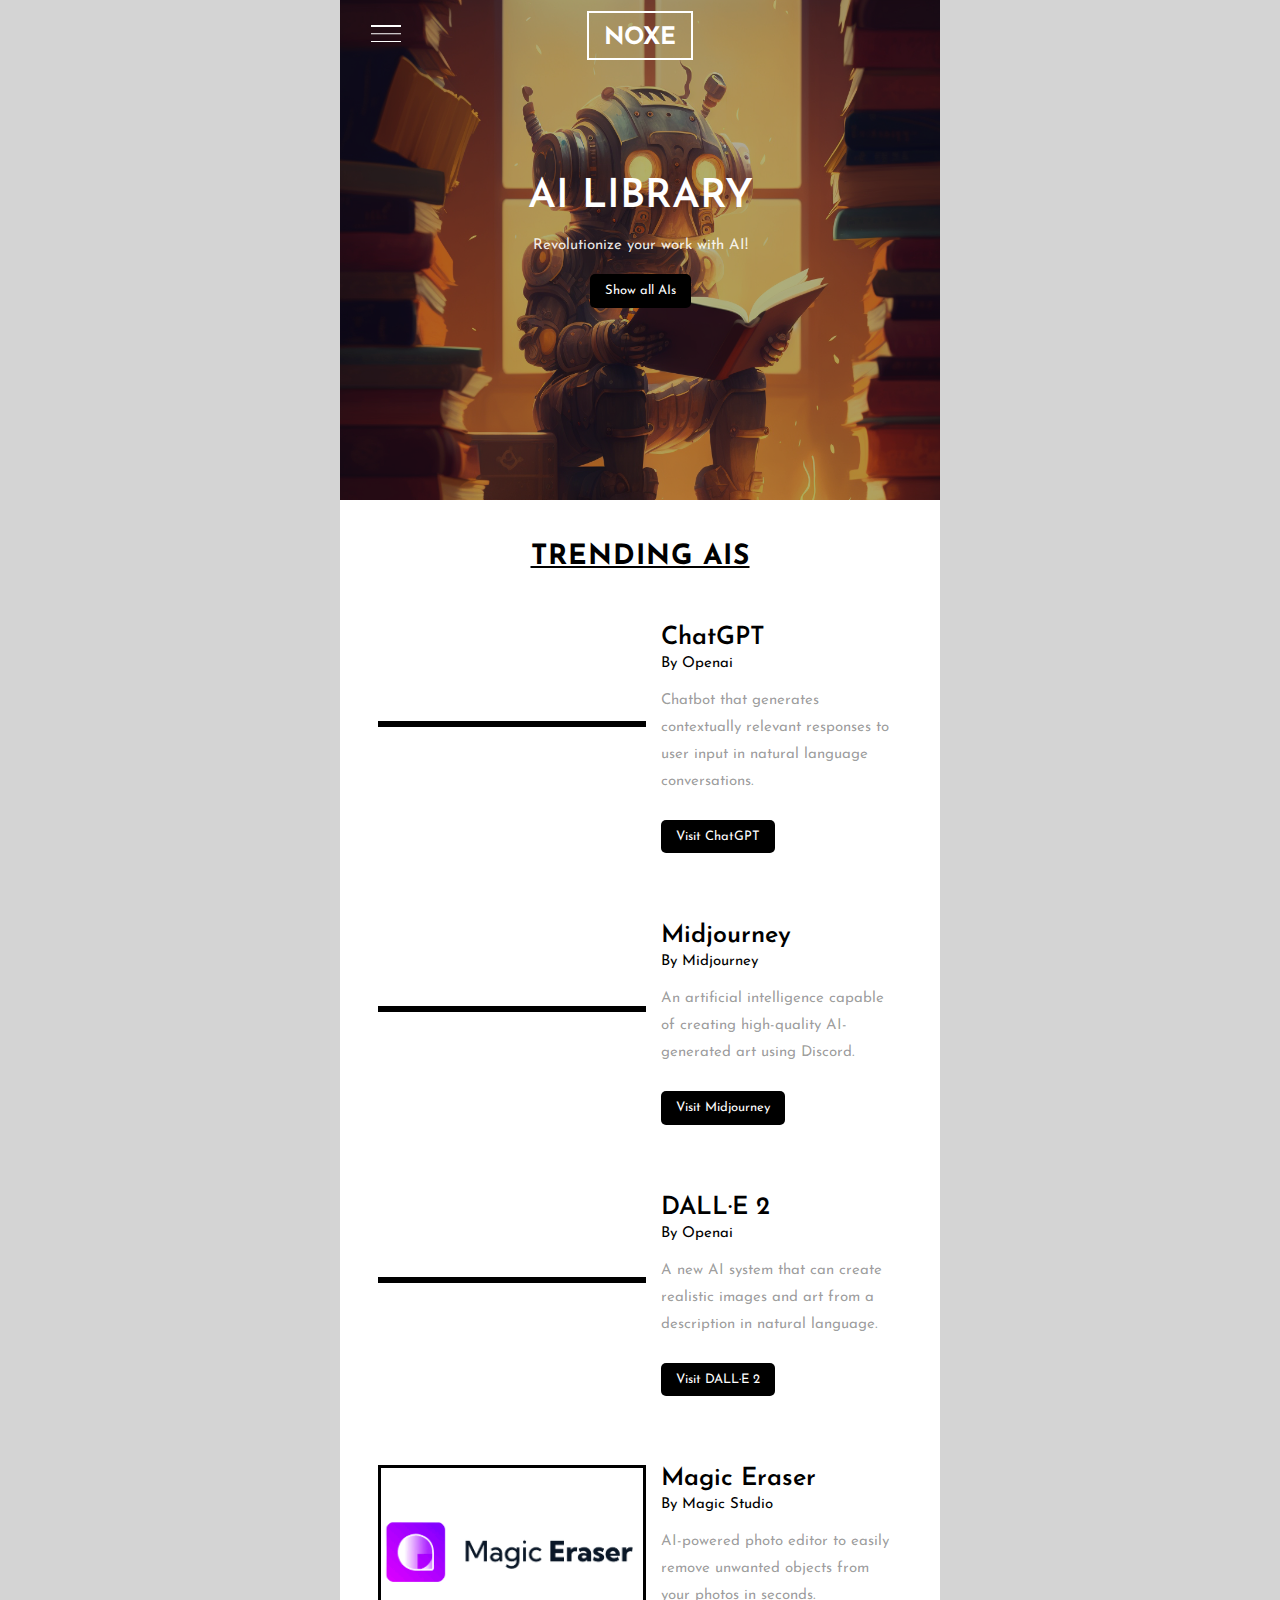
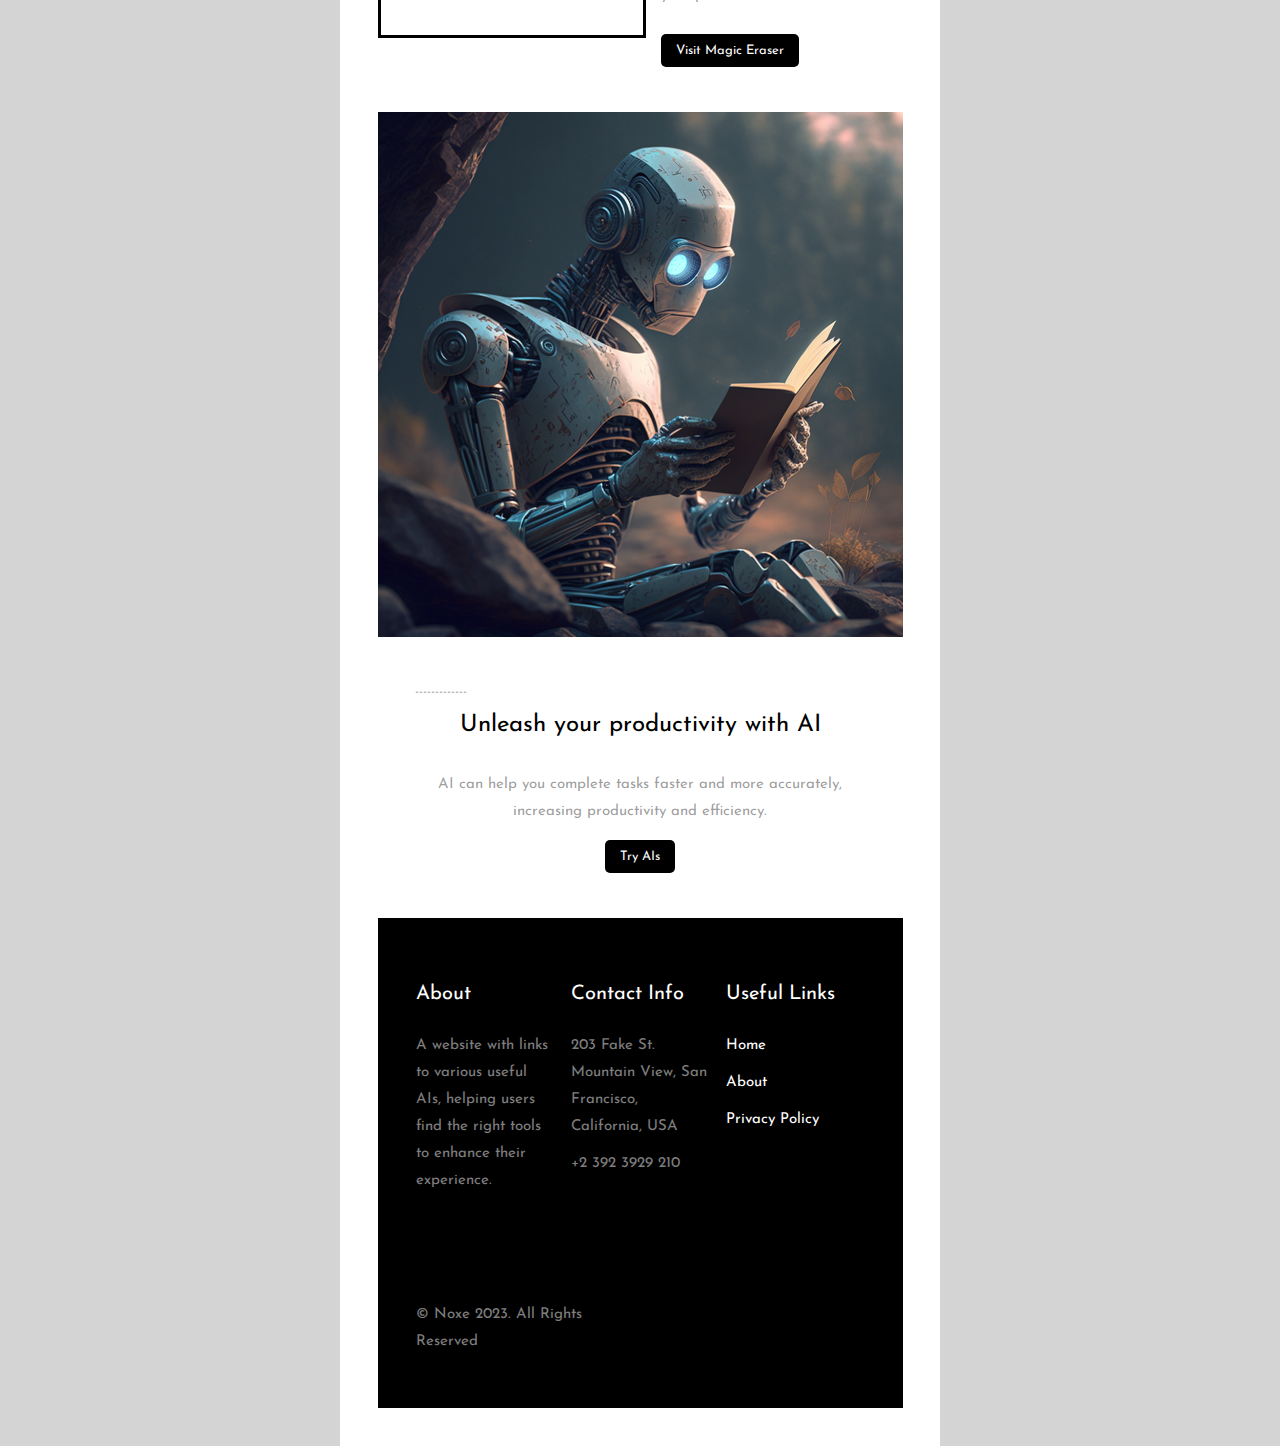
==== index.html @ a58e2964 "Add files via upload" ====
<!DOCTYPE html>
<html lang="en" xmlns="http://www.w3.org/1999/xhtml" xmlns:v="urn:schemas-microsoft-com:vml" xmlns:o="urn:schemas-microsoft-com:office:office">
<head>
    <meta charset="utf-8"> <!-- utf-8 works for most cases -->
    <meta name="viewport" content="width=device-width"> <!-- Forcing initial-scale shouldn't be necessary -->
    <meta http-equiv="X-UA-Compatible" content="IE=edge"> <!-- Use the latest (edge) version of IE rendering engine -->
    <meta name="x-apple-disable-message-reformatting">  <!-- Disable auto-scale in iOS 10 Mail entirely -->
    <title></title> <!-- The title tag shows in email notifications, like Android 4.4. -->

    <link href="https://fonts.googleapis.com/css?family=Josefin+Sans:300,400,600,700|Lato:300,400,700" rel="stylesheet">
	<link rel="stylesheet" href="mainPage/index.css">
	<script src="mainPage/index.js"></script>
  <script src="mainFunction/mainLister.js"></script>
  <link rel="stylesheet" href="mainFunction/mainLister.css">



</head>

<body width="100%" style="margin: 0; padding: 0 !important; line-height: exactly; background-color: #d4d4d4;">

	<center id="phone" class="hdgdl">
    <div style="display: none; font-size: 1px;max-height: 0px; max-width: 0px; opacity: 0; overflow: hidden; display: none; font-family: sans-serif;background-color:blue;">
      &zwnj;&nbsp;&zwnj;&nbsp;&zwnj;&nbsp;&zwnj;&nbsp;&zwnj;&nbsp;&zwnj;&nbsp;&zwnj;&nbsp;&zwnj;&nbsp;&zwnj;&nbsp;&zwnj;&nbsp;&zwnj;&nbsp;&zwnj;&nbsp;&zwnj;&nbsp;&zwnj;&nbsp;&zwnj;&nbsp;&zwnj;&nbsp;&zwnj;&nbsp;&zwnj;&nbsp;
    </div>
	<div id="navbar">   
    </div>
	</div>
    <div id="theRestbody" style="max-width: 600px; margin: 0 auto; " class="email-container">
        <div>
    	<!-- BEGIN BODY -->
      <table align="center" role="presentation" cellspacing="0" cellpadding="0" border="0" width="100%" style="margin: auto;">
	      <tr>
          <td valign="middle" class="hero bg_white" style="background-image: url(../images/robotLibrary2.png); background-size: cover; height: 500px; width: 545px; ">
          	<div class="overlay"></div>
            <table>
            	<tr>
            		<td>
            		  <div class="text" style="padding: 0 4em; text-align: center;">
            				<h1 class="logo"><a href="#">Noxe</a></h1>
            				<h2>AI Library</h2>
            				<p>Revolutionize your work with AI!</p>
            				<p><a type="button" href="#" id="showAIs" class="btn btn-primary" onclick="toggleNav()">Show all AIs</a></p>
							<p></p>
            			</div>
            		</td>
            	</tr>
            </table>
			<div id ="humburger" type="button" class="navbar-toggle" onclick="toggleNav()">
				<span></span>
				<span></span>
				<span></span>
			</div>
          </td>
	      </tr><!-- end tr -->
	      <tr>
	        <td class="bg_white email-section">
	        	<div class="heading-section" style="text-align: center; padding: 0 30px;">
	          	<h2 style="text-decoration: underline">Trending AIs</h2>
	        	</div>
	        	<table role="presentation" border="0" cellpadding="0" cellspacing="0" width="100%">
	        		<!-- This is where the listing beginns -->
                  <script>mainLister(0);</script>
                  <div id="table-row"></div>         
                  <!--END-->
        	<td class="bg_white">
        		<table role="presentation" cellspacing="0" cellpadding="0" border="0" width="100%">
        			<tr>
                <td>
                  <a><img src="../images/AILearningNewThings2.png" alt="" style="width: 100%; max-width: 600px; height: auto; margin: auto; display: block;"></a>
                </td>
              </tr>
              <tr>
                <td class="text-blog" style="text-align: center; padding: 2em 2.5em">
                	<p class="meta"><span>-------------</span> <span></span></p>
                	<h3 style="font-size: 24px;">Unleash your productivity with AI</h3>
                 	<p>AI can help you complete tasks faster and more accurately, increasing productivity and efficiency.</p>
                 	<p><a href="#" class="btn btn-primary">Try AIs</a></p>
                </td>
              </tr>
        		</table>
        	</td>
        </tr><!--  -->
      <!-- 1 Column Text + Button : END -->
      </table>
      <table align="center" role="presentation" cellspacing="0" cellpadding="0" border="0" width="100%" style="margin: auto;">
      	<tr>
          <td valign="middle" class="bg_black footer email-section">
            <table>
            	<tr>
                <td valign="top" width="33.333%" style="padding-top: 20px;">
                  <table role="presentation" cellspacing="0" cellpadding="0" border="0" width="100%">
                    <tr>
                      <td style="text-align: left; padding-right: 10px;">
                      	<h3 class="heading">About</h3>
                      	<p>A website with links to various useful AIs, helping users find the right tools to enhance their experience.</p>
                      </td>
                    </tr>
                  </table>
                </td>
                <td valign="top" width="33.333%" style="padding-top: 20px;">
                  <table role="presentation" cellspacing="0" cellpadding="0" border="0" width="100%">
                    <tr>
                      <td style="text-align: left; padding-left: 5px; padding-right: 5px;">
                      	<h3 class="heading">Contact Info</h3>
                      	<ul>
					                <li><span class="text">203 Fake St. Mountain View, San Francisco, California, USA</span></li>
					                <li><span class="text">+2 392 3929 210</span></a></li>
					              </ul>
                      </td>
                    </tr>
                  </table>
                </td>
                <td valign="top" width="33.333%" style="padding-top: 20px;">
                  <table role="presentation" cellspacing="0" cellpadding="0" border="0" width="100%">
                    <tr>
                      <td style="text-align: left; padding-left: 10px;">
                      	<h3 class="heading">Useful Links</h3>
                      	<ul>
					                <li><a href="#">Home</a></li>
					                <li><a href="#">About</a></li>
					                <li><a href="#"; onclick="gotoPage()">Privacy Policy</a></li>
					                <li><a href="#"></a></li>
					              </ul>
                      </td>
                    </tr>
                  </table>
                </td>
              </tr>
            </table>
          </td>
        </tr><!-- end: tr -->
        <tr>
        	<td valign="middle" class="bg_black footer email-section">
        		<table>
            	<tr>
                <td valign="top" width="33.333%">
                  <table role="presentation" cellspacing="0" cellpadding="0" border="0" width="100%">
                    <tr>
                      <td style="text-align: left; padding-right: 10px;">
                      <p>&copy; Noxe 2023. All Rights Reserved</p>
                      </td>
                    </tr>
                  </table>
                </td>
                <td valign="top" width="33.333%">
                  <table role="presentation" cellspacing="0" cellpadding="0" border="0" width="100%">
                    <tr>
                      <td style="text-align: right; padding-left: 5px; padding-right: 5px;">
                      </td>
                    </tr>
                  </table>
                </td>
              </tr>
            </table>
        	</td>
        </tr>
      </table>

    </div>
  </center>
</body>

</html>
---- mainPage/index.css ----
/* <!-- CSS Reset : END --> */

    /* <!-- Progressive Enhancements : BEGIN --> */
   

	    /* What it does: Hover styles for buttons */


        /* What it does: Remove spaces around the email design added by some email clients. */
        /* Beware: It can remove the padding / margin and add a background color to the compose a reply window. */
        html,
body {
    margin: 0 auto !important;
    padding: 0 !important;
    height: 100% !important;
    width: 100% !important;
    background: #f1f1f1;
}

/* What it does: Stops email clients resizing small text. */
* {
    -ms-text-size-adjust: 100%;
    -webkit-text-size-adjust: 100%;
}

/* What it does: Centers email on Android 4.4 */
div[style*="margin: 16px 0"] {
    margin: 0 !important;
}

/* What it does: Stops Outlook from adding extra spacing to tables. */


/* What it does: Fixes webkit padding issue. */
table {
    border-spacing: 0 !important;
    border-collapse: collapse !important;
    table-layout: fixed !important;
    margin: 0 auto !important;
}

/* What it does: Uses a better rendering method when resizing images in IE. */
img {
    -ms-interpolation-mode:bicubic;
}

/* What it does: Prevents Windows 10 Mail from underlining links despite inline CSS. Styles for underlined links should be inline. */
a {
    text-decoration: none;
}

/* What it does: A work-around for email clients meddling in triggered links. */
*[x-apple-data-detectors],  /* iOS */
.unstyle-auto-detected-links *,
.aBn {
    border-bottom: 0 !important;
    cursor: default !important;
    color: inherit !important;
    text-decoration: none !important;
    font-size: inherit !important;
    font-family: inherit !important;
    font-weight: inherit !important;
    line-height: inherit !important;
}

/* What it does: Prevents Gmail from displaying a download button on large, non-linked images. */
.a6S {
    display: none !important;
    opacity: 0.01 !important;
}

/* What it does: Prevents Gmail from changing the text color in conversation threads. */
.im {
    color: inherit !important;
}

/* If the above doesn't work, add a .g-img class to any image in question. */
img.g-img + div {
    display: none !important;
}

/* What it does: Removes right gutter in Gmail iOS app: https://github.com/TedGoas/Cerberus/issues/89  */
/* Create one of these media queries for each additional viewport size you'd like to fix */

/* iPhone 4, 4S, 5, 5S, 5C, and 5SE */
@media only screen and (min-device-width: 320px) and (max-device-width: 374px) {
    u ~ div .email-container {
        min-width: 320px !important;
    }
}
/* iPhone 6, 6S, 7, 8, and X */
@media only screen and (min-device-width: 375px) and (max-device-width: 413px) {
    u ~ div .email-container {
        min-width: 375px !important;
    }
	.hdgdl{
		background-color: red;
	}
}
@media only screen and (max-width: 767px) {
	.hdgdl{
		width: 545px;
		background-color: white;
	}
}
/* iPhone 6+, 7+, and 8+ */
@media only screen and (min-device-width: 414px) {
    u ~ div .email-container {
        min-width: 414px !important;
		
    }
}
.hdgdl{
		background-color: #d4d4d4;
}


        
        
.primary{
	background: #448ef6;
}
.bg_white{
	background: #ffffff;
}
.bg_light{
	background: #fafafa;
}
.bg_black{
	background: #000000;
}
.bg_dark{
	background: rgba(0,0,0,.8);
}
.email-section{
	padding:2.5em;
}

/*BUTTON*/
.btn{
	padding: 5px 15px;
	display: inline-block;
}
.btn.btn-primary{
	border-radius: 5px;
	background:black;
	color: #ffffff;
	font-size: 13px;
	cursor:pointer;
}
.btn.btn-white{
	border-radius: 30px;
	background: #ffffff;
	color: #000000;
}
.btn.btn-white-outline{
	border-radius: 30px;
	background: transparent;
	border: 1px solid #fff;
	color: #fff;
}

h1,h2,h3,h4,h5,h6{
	font-family: 'Josefin Sans', sans-serif;
	color: #000000;
	margin-top: 0;
	font-weight: 400;
}

body{
	font-family: 'Josefin Sans', sans-serif;
	font-weight: 400;
	font-size: 15px;
	line-height: 1.8;
	color: rgba(0,0,0,.4);
}

a{
	color: #448ef6;
}


/*LOGO*/

.logo{
	margin: 0;
	display: inline-block;
	position: absolute;
	top: 10px;
	left: 0;
	right: 0;
	margin-bottom: 0;
}

.logo a{
	color: #ffffff;
	font-size: 24px;
	font-weight: 700;
	text-transform: uppercase;
	font-family: 'Josefin Sans', sans-serif;
	display: inline-block;
	border: 2px solid #fff;
	line-height: 1.3;
	padding: 10px 15px 4px 15px;
	margin: 0;
}
.logo h1 a span{
	line-height: 1;
}

.navigation{
	padding: 0;
}
.navigation li{
	list-style: none;
	display: inline-block;;
	margin-left: 5px;
	font-size: 13px;
	font-weight: 500;
}
.navigation li a{
	color: rgba(0,0,0,.4);
}

/*HERO*/
.hero{
	position: relative;
	z-index: 0;
}

.hero .overlay{
	position: absolute;
	top: 0;
	left: 0;
	right: 0;
	bottom: 0;
	content: '';
	width: 100%;
	background: #000000;
	z-index: -1;
	opacity: .3;
}

.hero .text{
	color: rgba(255,255,255,.9);
}
.hero .text h2{
	color: #fff;
	font-size: 40px;
	margin-bottom: 0;
	font-weight: 600;
	line-height: 1;
	text-transform: uppercase;
}
.hero .text h2 span{
	font-weight: 600;
	color: #448ef6;
}


/*HEADING SECTION*/

.heading-section h2{
	color: #000000;
	font-size: 28px;
	margin-top: 0;
	line-height: 1.4;
	font-weight: 700;
	text-transform: uppercase;
	letter-spacing: 1px;
}
.heading-section .subheading{
	margin-bottom: 20px !important;
	display: inline-block;
	font-size: 13px;
	text-transform: uppercase;
	letter-spacing: 2px;
	color: rgba(0,0,0,.4);
	position: relative;
}
.heading-section .subheading::after{
	position: fixed;
	left: 0;
	right: 0;
	bottom: -10px;
	content: '';
	width: 100%;
	height: 2px;
	background: #448ef6;
	margin: 0 auto;
}

.heading-section-white{
	color: rgba(255,255,255,.8);
}
.heading-section-white h2{
	font-family: arial;
	line-height: 1;
	padding-bottom: 0;
}
.heading-section-white h2{
	color: #ffffff;
}
.heading-section-white .subheading{
	margin-bottom: 0;
	display: inline-block;
	font-size: 13px;
	text-transform: uppercase;
	letter-spacing: 2px;
	color: rgba(255,255,255,.4);
}


/*BLOG*/
.blog-entry{
	border: 1px solid rgb(255, 255, 255);
	padding-bottom: 30px !important;
}
.text-blog .meta{
	text-transform: uppercase;
	font-size: 13px;
	margin-bottom: 0;
	text-align: left; padding-left: 50px;
}

/*FOOTER*/

.footer{
	color: rgba(255,255,255,.5);

}
.footer .heading{
	color: #ffffff;
	font-size: 20px;
}
.footer ul{
	margin: 0;
	padding: 0;
}
.footer ul li{
	list-style: none;
	margin-bottom: 10px;
}
.footer ul li a{
	color: rgba(255,255,255,1);
}
/*Buttons*/

.button-style{
	background-color: #4CAF50;
  border: none;
  color: white;
  padding: 15px 32px;
  text-align: center;
  text-decoration: none;
  display: inline-block;
  font-size: 16px;
  margin: 4px 2px;
  
}
.image-hover {
    position: absolute;
    top: 0;
    left: 0;
    width: 100%;
    height: 100%;
    background-size: cover;
    opacity: 0;
    transition: opacity 0.5s ease;
  }


.aiImages{
    width: 100%; 
    max-width: 600px;
    height: auto; 
    margin: auto; 
    display: block; 
    border: 3px solid black; 
    cursor:pointer
}

@media screen and (max-width: 500px) {


}
---- mainFunction/mainLister.css ----
.blog-entry{
	border: 1px solid red;
	padding-bottom: 30px !important;
}
.text-blog .meta{
	text-transform: uppercase;
	font-size: 13px;
	margin-bottom: 0;
}
.btn{
	padding: 5px 15px;
	display: inline-block;
}
.btn.btn-primary{
	border-radius: 5px;
	background:black;
	color: #ffffff;
	font-size: 13px;
	cursor:pointer;
}
.btn.btn-white{
	border-radius: 30px;
	background: #ffffff;
	color: #000000;
}
.btn.btn-white-outline{
	border-radius: 30px;
	background: transparent;
	border: 1px solid #fff;
	color: #fff;
}

@media (max-width: 900px) {
	/*Phone*/


}
.testing{
	background-color: #ffffff;
	margin-left: 20px;
	text-align: "left";
	padding-left: 1px;
	width: 250px;
}


/* alles */
.meta{
	padding-bottom: 20px;
	line-height: 1.8;
	padding: 0px !important;

}


.aiName{
	color: black;
	padding-bottom: 0px;
	/* padding-top: 10px; */
	font-size: 25px;
	margin-bottom: 0;
	font-weight: 600;
}
.companyName{
	margin-top: -10px;
    font-size: 15px;
	

}
.aiDescription{
	padding-top: 10px;
	padding-bottom: 20px;
	margin-bottom: -10px;
	padding-right: 20px;
}
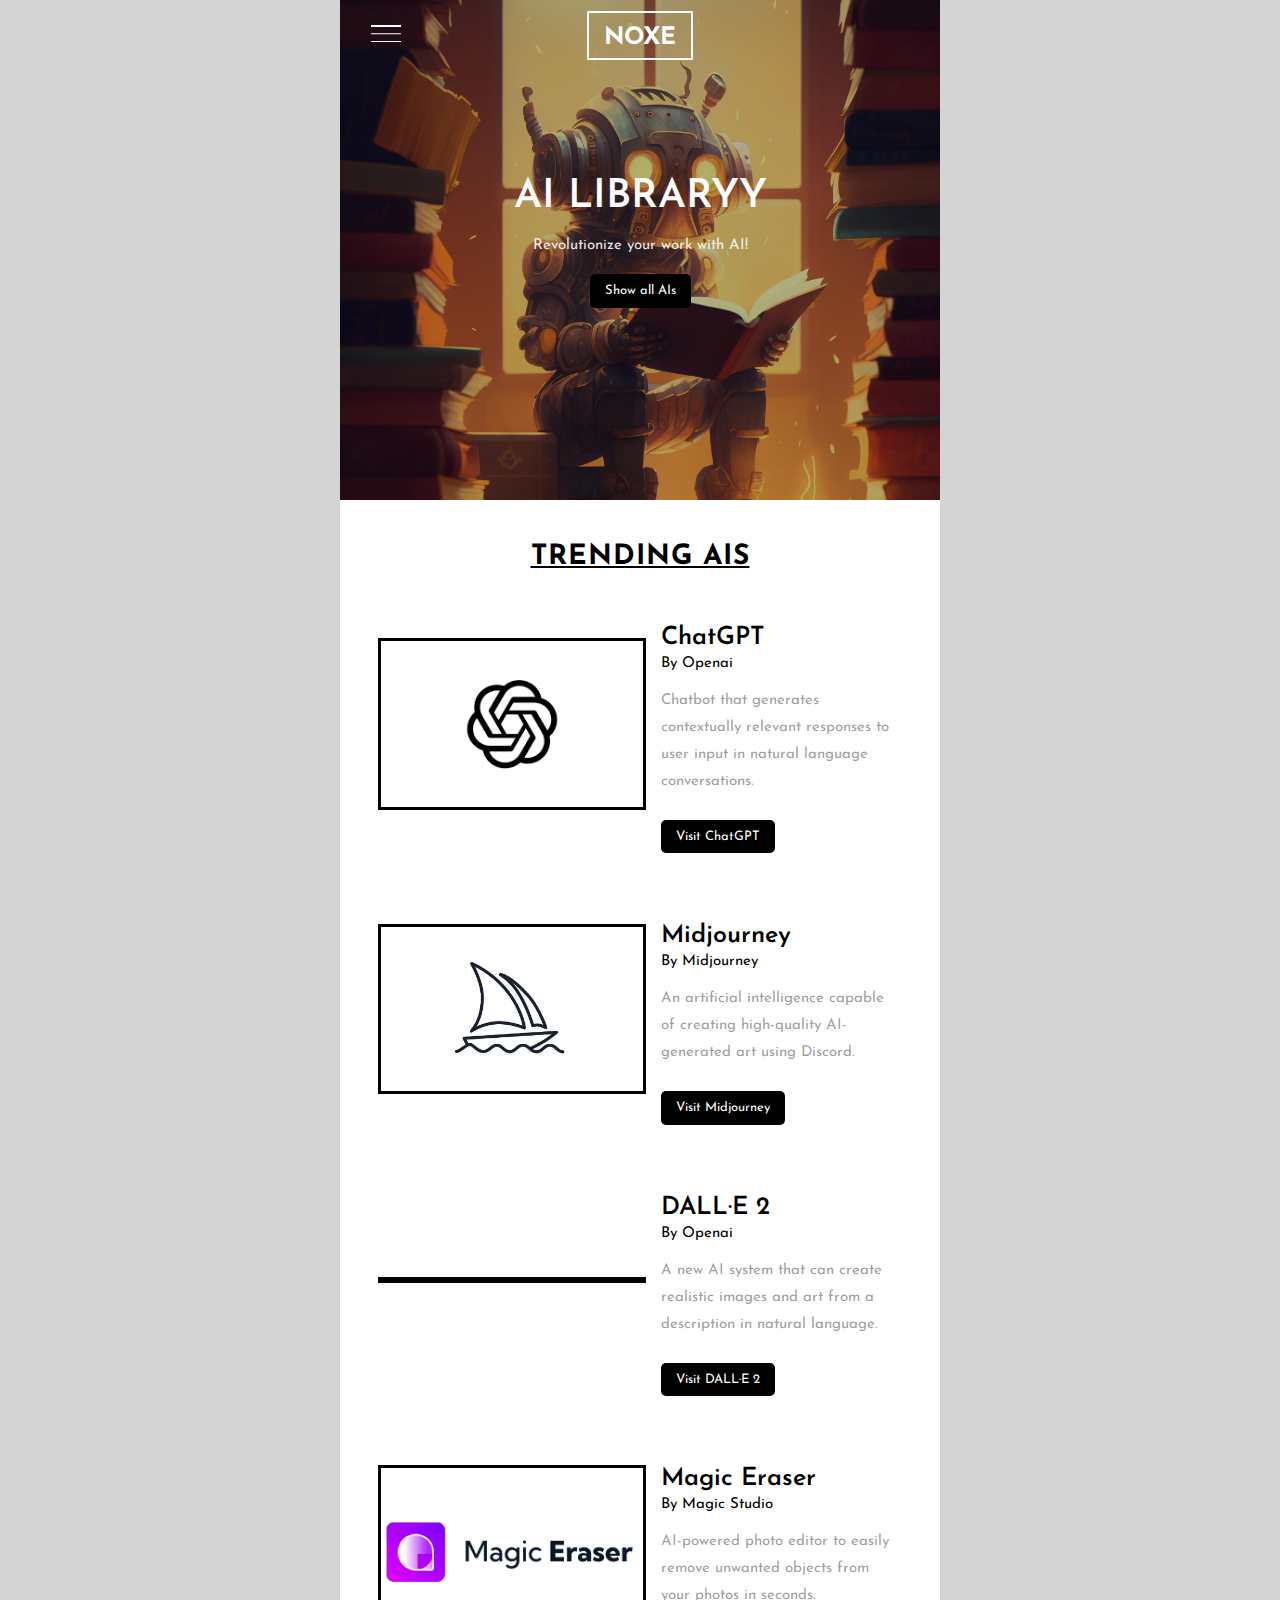
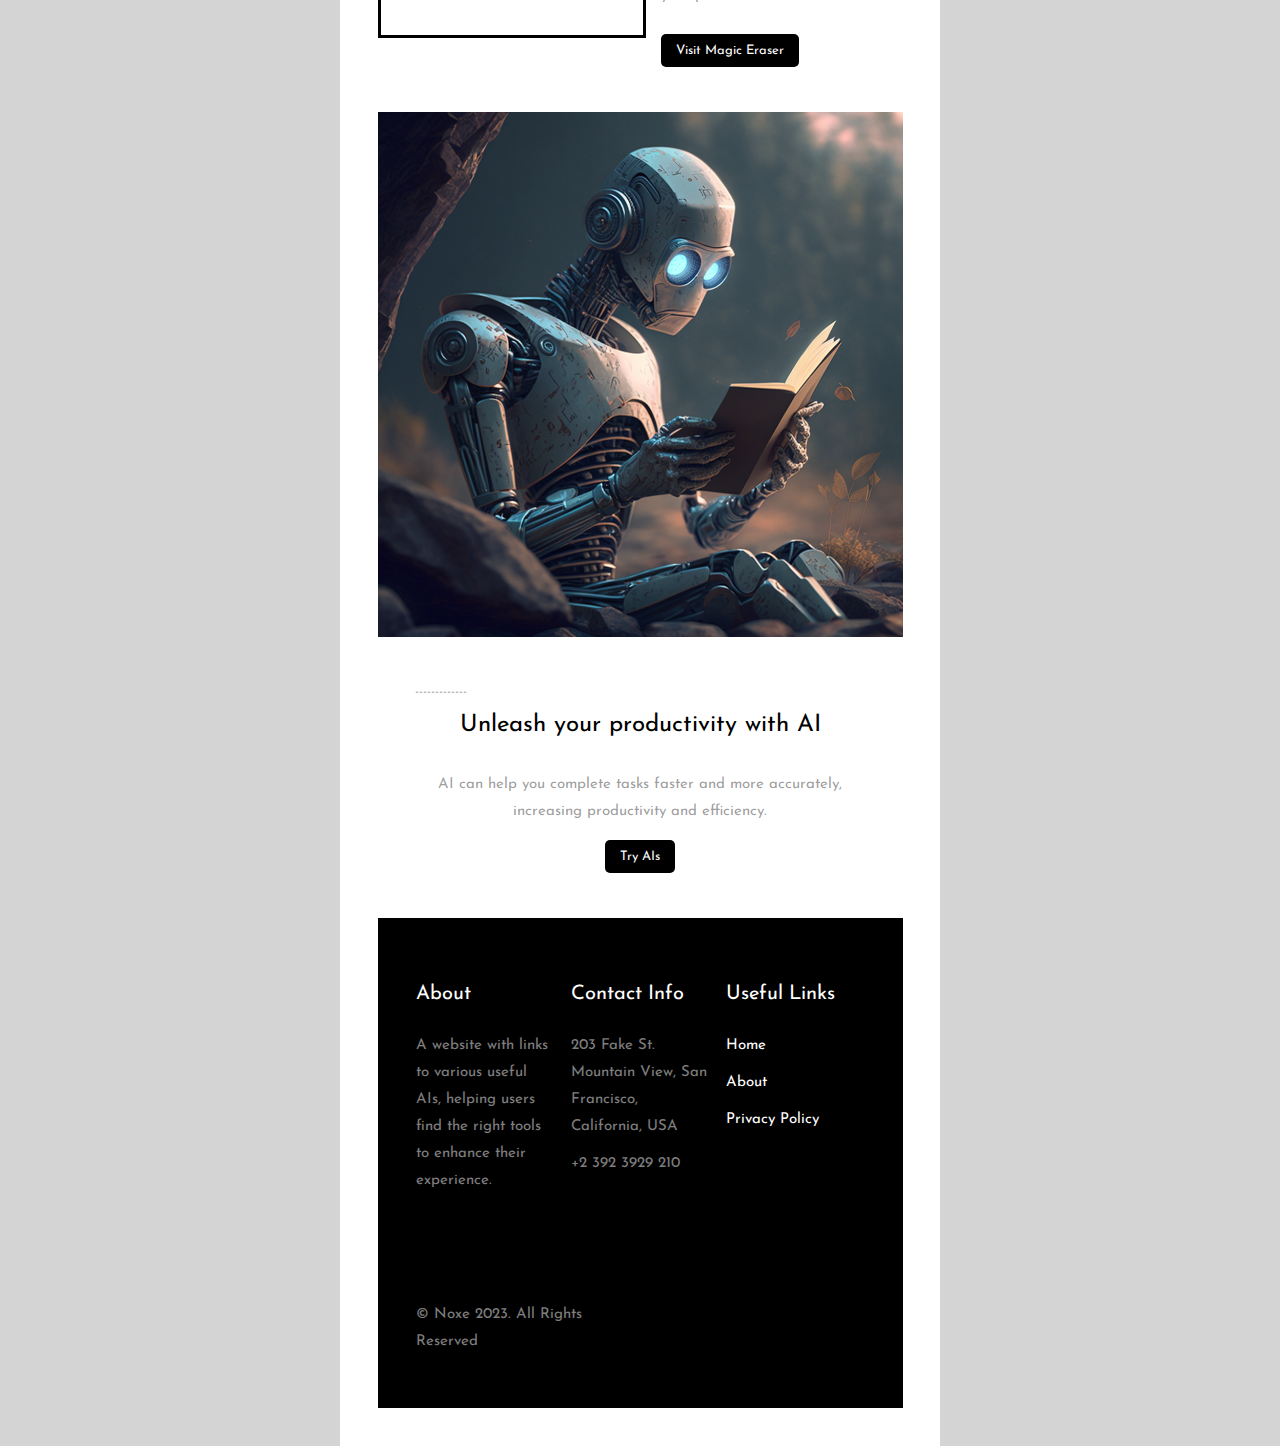
==== commit 782bee63: "Update index.html" ====
--- a/index.html
+++ b/index.html
@@ -38,7 +38,7 @@
             		<td>
             		  <div class="text" style="padding: 0 4em; text-align: center;">
             				<h1 class="logo"><a href="#">Noxe</a></h1>
-            				<h2>AI Library</h2>
+            				<h2>AI Libraryy</h2>
             				<p>Revolutionize your work with AI!</p>
             				<p><a type="button" href="#" id="showAIs" class="btn btn-primary" onclick="toggleNav()">Show all AIs</a></p>
 							<p></p>
@@ -161,4 +161,4 @@
   </center>
 </body>
 
-</html>+</html>
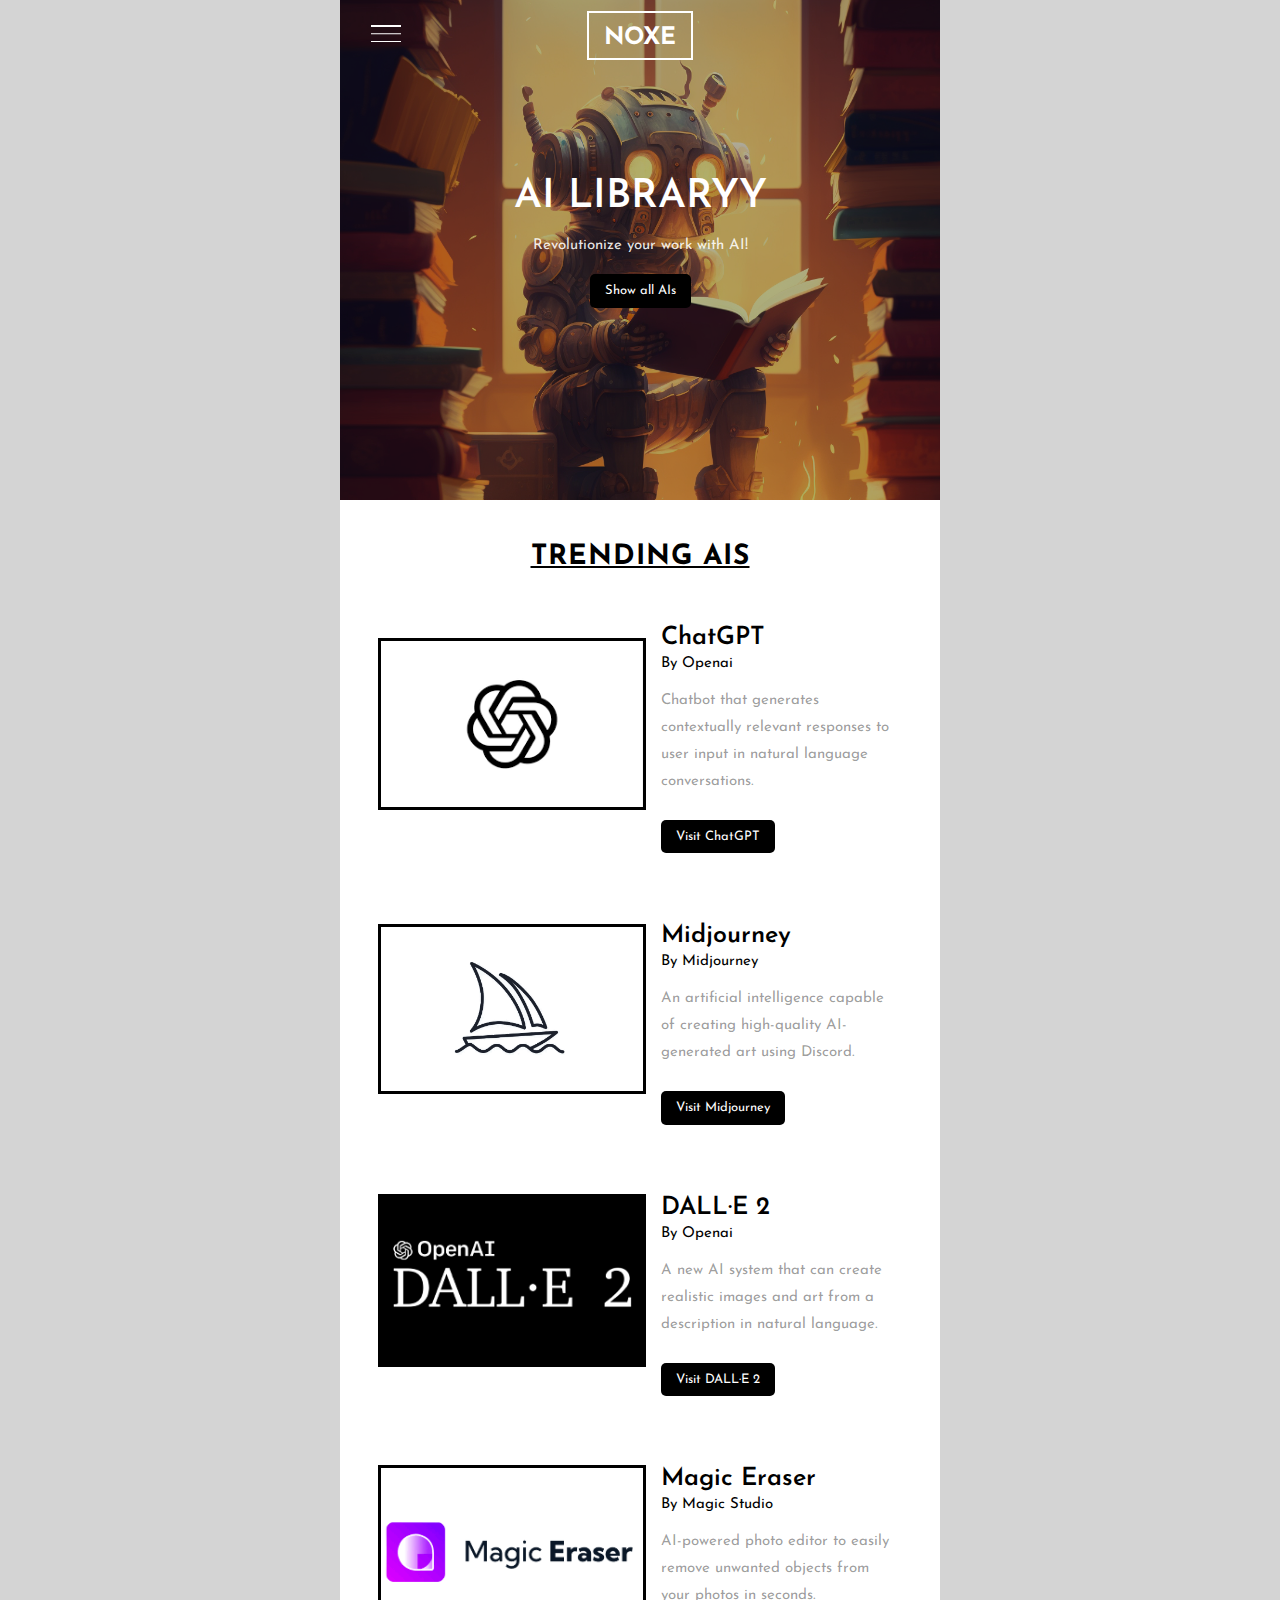
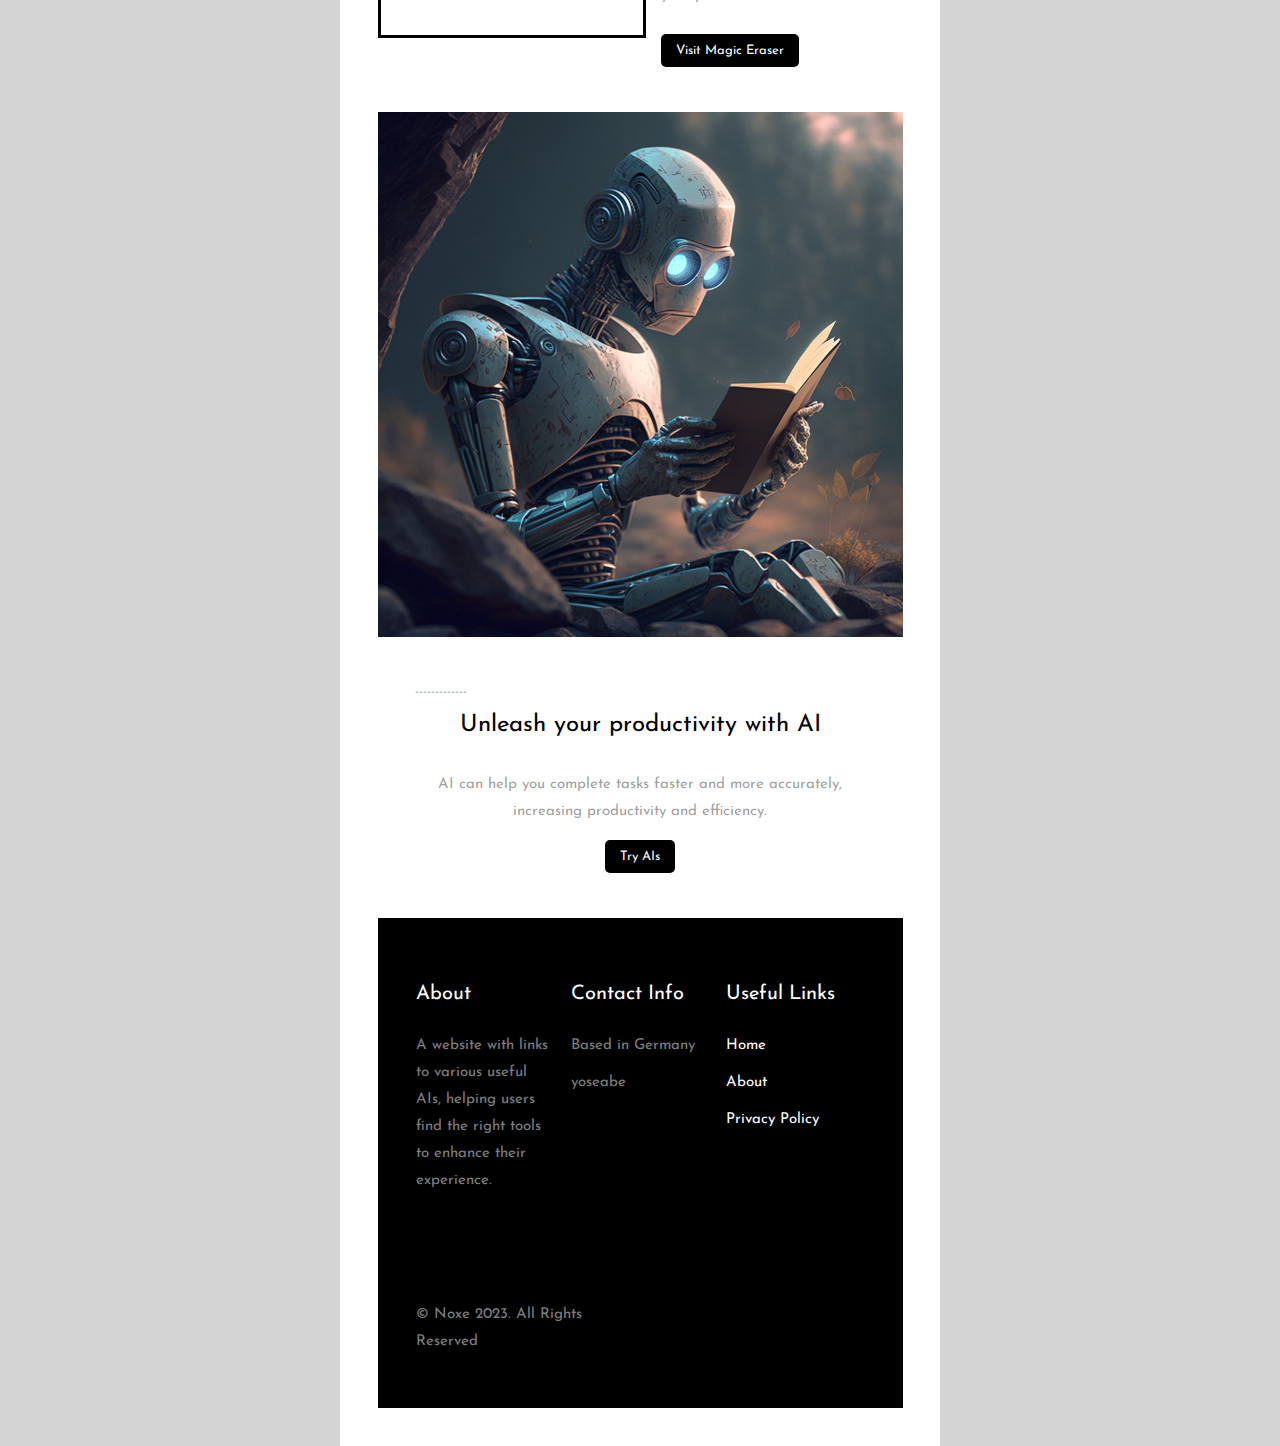
==== commit 38790c89: "Update index.html" ====
--- a/index.html
+++ b/index.html
@@ -104,8 +104,8 @@
                       <td style="text-align: left; padding-left: 5px; padding-right: 5px;">
                       	<h3 class="heading">Contact Info</h3>
                       	<ul>
-					                <li><span class="text">203 Fake St. Mountain View, San Francisco, California, USA</span></li>
-					                <li><span class="text">+2 392 3929 210</span></a></li>
+					                <li><span class="text">Based in Germany</span></li>
+					                <li><span class="text">yoseabe</span></a></li>
 					              </ul>
                       </td>
                     </tr>
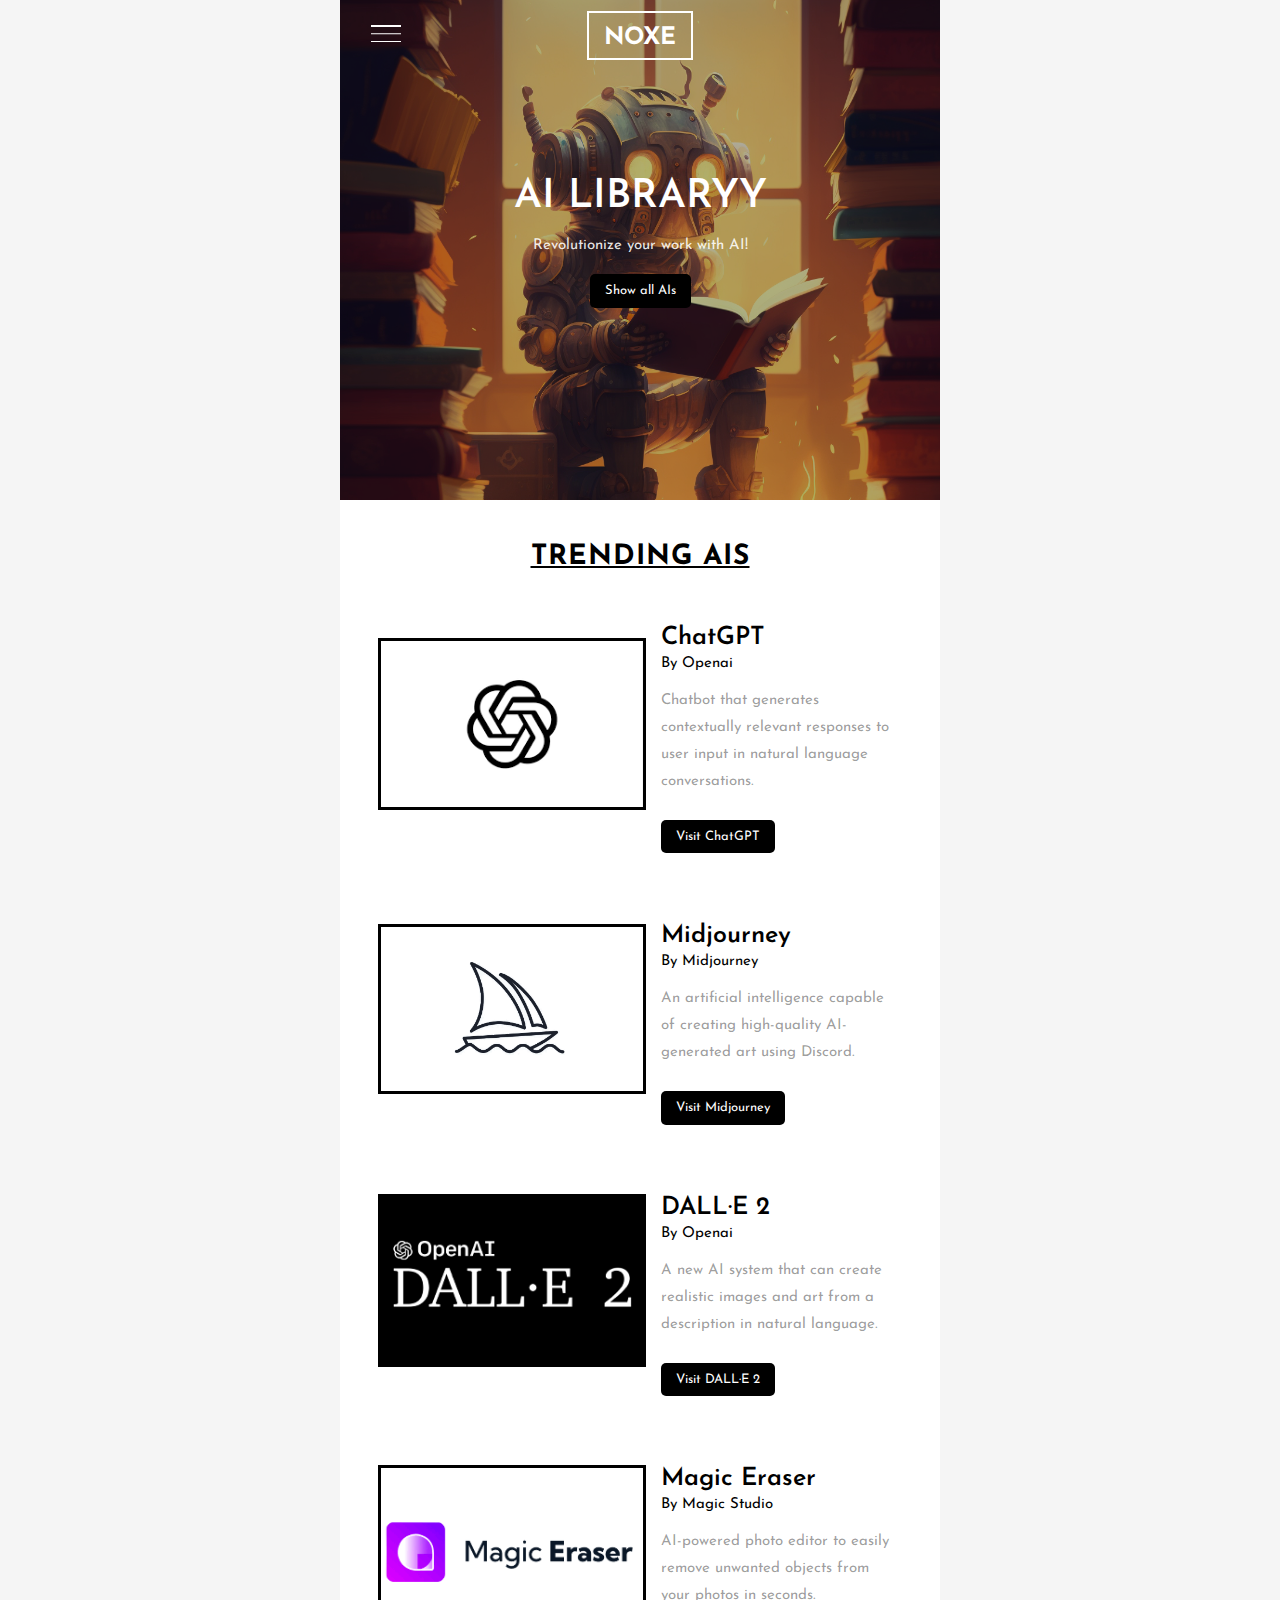
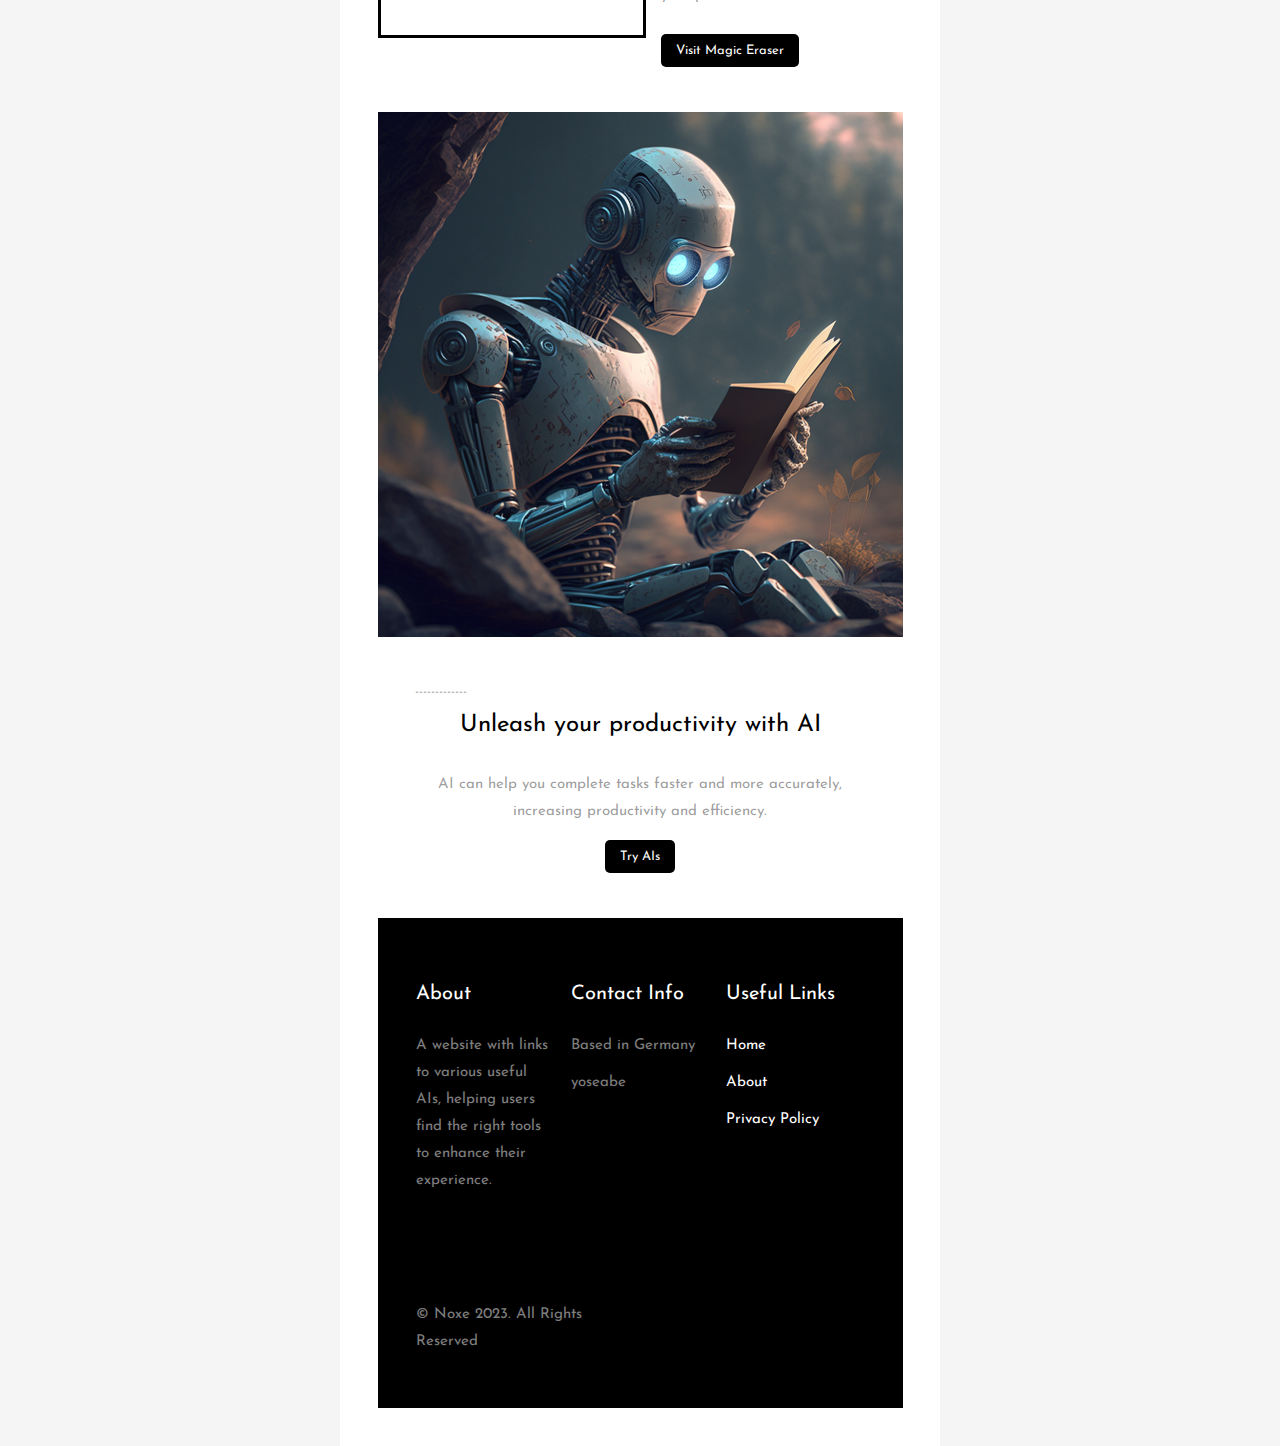
==== commit 99a4e921: "Update index.html" ====
--- a/index.html
+++ b/index.html
@@ -19,7 +19,7 @@
 
 <body width="100%" style="margin: 0; padding: 0 !important; line-height: exactly; background-color: #d4d4d4;">
 
-	<center id="phone" class="hdgdl">
+	<center id="phone" class="hdgdl"style="background-color: whitesmoke">
     <div style="display: none; font-size: 1px;max-height: 0px; max-width: 0px; opacity: 0; overflow: hidden; display: none; font-family: sans-serif;background-color:blue;">
       &zwnj;&nbsp;&zwnj;&nbsp;&zwnj;&nbsp;&zwnj;&nbsp;&zwnj;&nbsp;&zwnj;&nbsp;&zwnj;&nbsp;&zwnj;&nbsp;&zwnj;&nbsp;&zwnj;&nbsp;&zwnj;&nbsp;&zwnj;&nbsp;&zwnj;&nbsp;&zwnj;&nbsp;&zwnj;&nbsp;&zwnj;&nbsp;&zwnj;&nbsp;&zwnj;&nbsp;
     </div>
